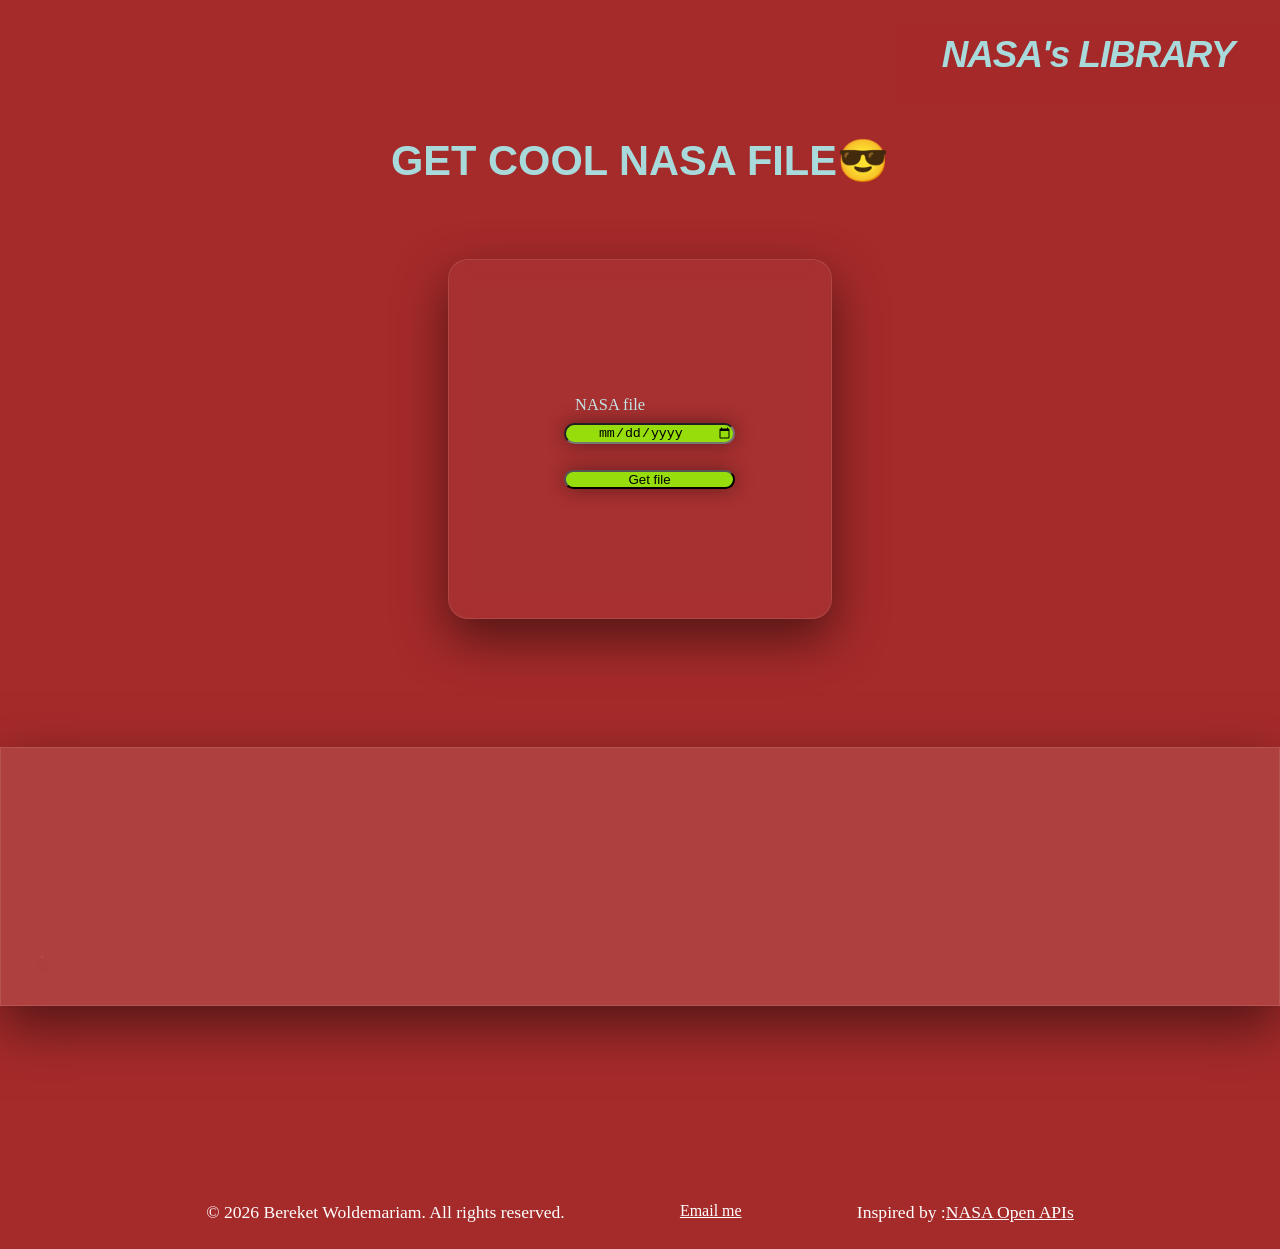
==== index.html @ 7315ea0b "update here" ====
<!DOCTYPE html>
<html lang="en">
<head>
    <meta charset="UTF-8">
    <meta name="viewport" content="width=device-width, initial-scale=1.0">
    <title>Simple NASA Library</title>
    <link rel="stylesheet" href="nasa.css">
</head>
<body>
    <header class="logo">
        <h2 class="welcomeLogo"><strong>NASA</strong>'s LIBRARY</h2>
    </header>
    <div class="container">
        <div class="">
            <h1>GET COOL NASA FILE<span class="emoji">😎</span></h1>
        </div>
        <form action="">
            <label for="find">NASA file</label>
            <input id="find" type="date"><br>
            <button type="button">Get file</button>
        </form>

        <section class="data">
            <div class="img-data">
                <h2 class="title"></h2>
                <img src="" alt="">
                <iframe src= "" frameborder="0"></iframe> 
            </div>
            <div class="para">
               <p></p>
            </div>
           
        </section>
    </div>
    <footer class="foot">
        <p>&copy; 2026 Bereket Woldemariam. All rights reserved.</p>
        <a href="mailto:bereketwoldemariyam13@gmail.com"  style="color: white; font-size: 1rem;margin-bottom: 2%;">Email me</a>
        <p> Inspired by :<a href="https://api.nasa.gov/" style="color: white;" target="_blank">NASA Open APIs</a> </p>
    </footer>
       
    <script type="text/javaScript" src="nasa-api.js"></script>
</body>
</html>
---- nasa.css ----
*{
    margin: 0;
    padding: 0;
    box-sizing: border-box;
}
body{
    background: brown;
    background-image: radial-gradient(circle at 20% 30%, rgba(230, 57, 70, 0.05)),
                      radial-gradient(circle at 80% 70%, rgba(69, 123, 157, 0.1));
    min-height: 100vh;
    line-height: 1.6;   
    scroll-behavior: smooth; 
}  
.logo{
    font-style: italic;
    font-size: 2.2rem;
    display: block;
    margin-top: 2%;
    margin-bottom: 10%;
    width: 30%;
    position: fixed;
    top: 0;
    right: 0; 
    background: rgba(165, 42, 42, 0.558);
    z-index: 5;
}
form{
    display: flex;
    flex-direction: column;
    position: relative;
    justify-content: center;
    left: 35%;
    max-width: 30vw;
    height: 40vh;
    backdrop-filter: blur(10px);
    border-radius: 20px;
    box-shadow: 0 20px 50px rgba(0, 0, 0, 0.5);
    border: 1px solid rgba(255, 255, 255, 0.1);
    background: rgba(255, 255, 255, 0.03);
}
h1{
    margin: 10% auto 5% auto;
    color: #a8dadc;
    font-size: 2.6rem;
}
h1,h2{
    font-family: Arial, Helvetica, sans-serif;
    text-align: center;
}
label{
    color:  #c6e7e8;
    margin: 1% auto 1% 33%;
    transition: all 0.4s ease;
    font-size: 1.03rem;
}
input, button{
    background-color: rgb(151, 221, 11);
    box-shadow: 0 0 20px rgba(0, 0, 0, 0.4);
    border-radius: 20px;
    max-width: 45%;
    padding: auto;
    text-align: center;
    transition: all 0.5s ease;
    margin-left: 30%;
    cursor: pointer;
}

button:hover{
    transform: scale(1.1);
    background-color: wheat;
}
label:hover{
    transform: translateX(5px);
}
.data{
    display: flex;
    flex-direction: row;
    flex-wrap: wrap;
    padding: 40px;
    align-items: center;
    background: rgba(255, 255, 255, 0.1);
    margin-top: 10%;
    box-shadow: 0 20px 50px rgba(0, 0, 0, 0.5);
    gap: 40px;
    justify-content: center;
    border: 1px solid rgba(255, 255, 255, 0.1);
}
.img-data{
    flex: 1;
}
.img-data img{
    width: 100%;
    height: auto;
    border-radius: 12px;
    border: 1px solid rgba(255, 255, 255, 0.1);
    box-shadow: 0 10px 30px rgba(0, 0, 0, 0.8);
    transition: transform 0.3s ease;
    cursor: pointer;
}
.img-data img:hover{
    transform: scale(1.02);
}
.para{
    flex: 1;
    align-items: center;
}
p{
    font-size: 1.1rem;
    color: white;
    margin-bottom: 20px;
}
h2{
    font-size: 2.3rem;
    margin-bottom: 20px;
    color: #a8dadc;
    letter-spacing: -1px;
}
footer{
    display: flex;
    margin-top: 15%;
    justify-content: center;
    gap: 9%;
    font-size: 1.2rem;
}

@media screen and (max-width:800px){
    body{
        font-size: 14px;
        padding: 15px;
    }
    .data{
        flex-direction: column;
        margin: 20px;
        padding: 20px;
        align-items: center;
        text-align: center;
        box-sizing: border-box;
        justify-content: space-between;
        padding: 15px;
        min-height: 100vh;
    }
    h2{
        font-size: 1.7rem;
    }
    h1{
        font-size: 2rem;
    }
    p{
        font-size: 1rem;
    }
    img{
        max-width: 70vw;
        height: auto;
    }
    .logo{
        width: fit-content;
        max-height: 7%;
        font-size: 5px;
        position: relative;
        display: flex;
        justify-content: center;
        align-items: center;
    }
    footer{
        font-size: 0.2rem;
        display:flex;
        flex-direction: column;
        gap: 15px;
        align-items: center;
        line-height: 1.6;
        padding-bottom: 30px;
    }    
} 
@media (min-width: 800px) and (max-width: 1025px) {
    .welcomeLogo{
        font-size: 1.5rem;
        position: relative;
        right: 0;
    }
}
@media screen and (max-width: 1030px){
    form{
        display: flex;
        flex-direction: column;
        align-items: center;
        max-width: 50%;
        position: relative;
        left: 25%;
    }
    input, button{
        margin-left: 1%;
    }
    
}
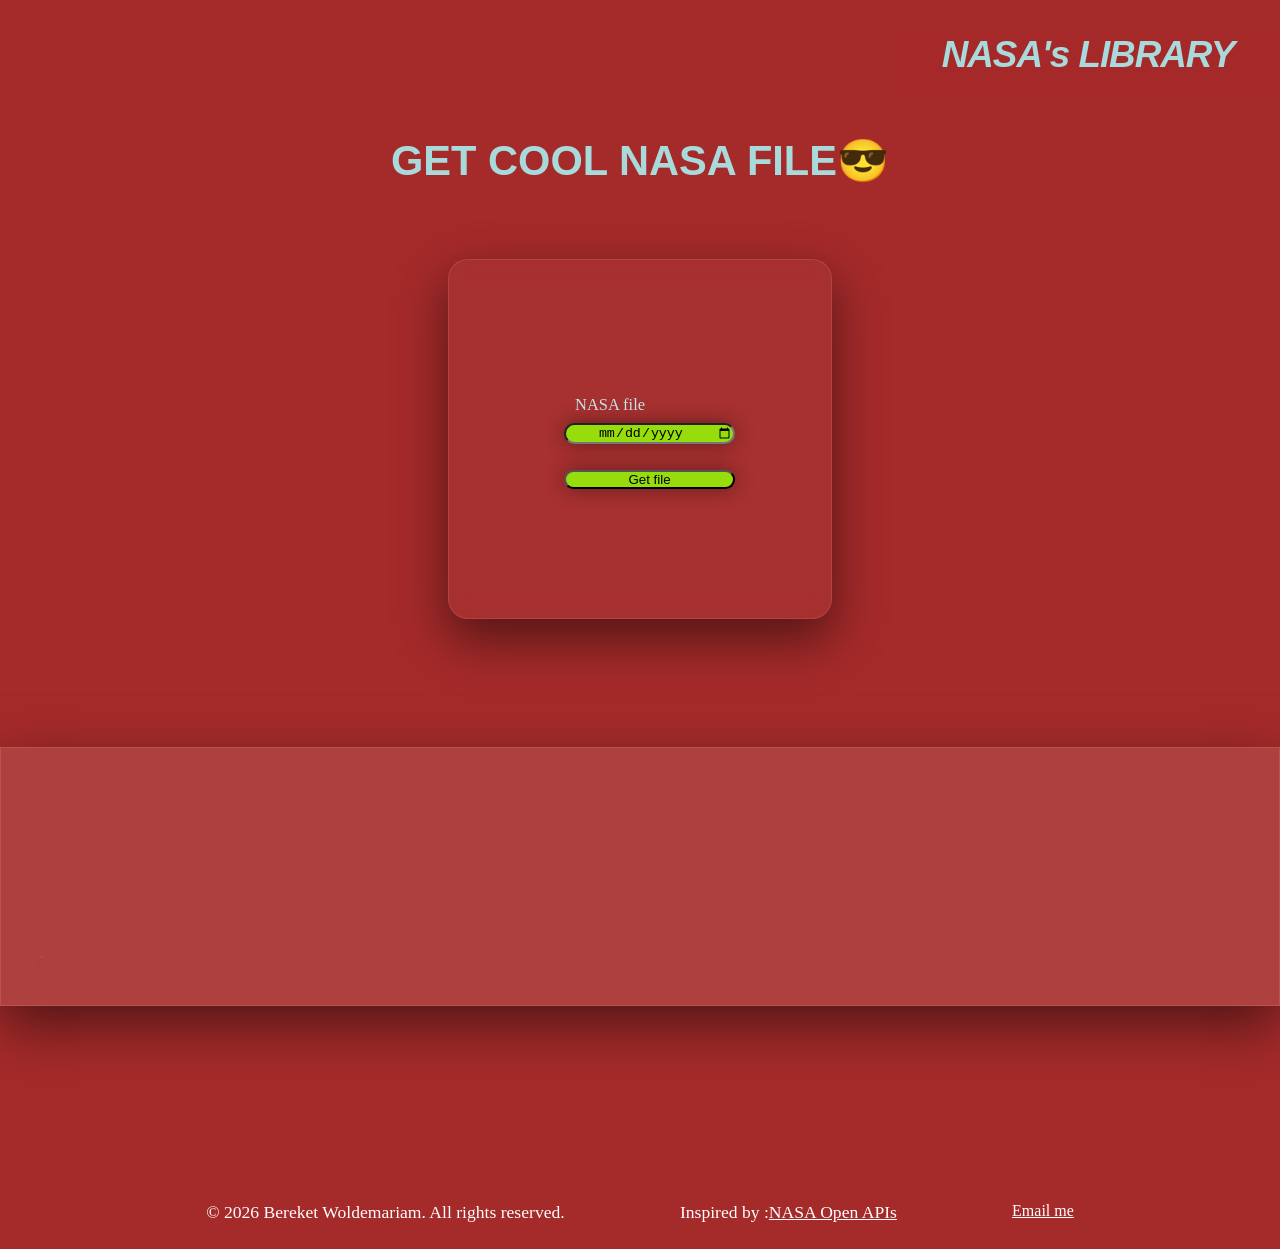
==== commit 3d1bf76d: "update again" ====
--- a/index.html
+++ b/index.html
@@ -12,7 +12,7 @@
         <h2 class="welcomeLogo"><strong>NASA</strong>'s LIBRARY</h2>
     </header>
     <div class="container">
-        <div class="">
+        <div class="cool">
             <h1>GET COOL NASA FILE<span class="emoji">😎</span></h1>
         </div>
         <form action="">
@@ -35,8 +35,8 @@
     </div>
     <footer class="foot">
         <p>&copy; 2026 Bereket Woldemariam. All rights reserved.</p>
+        <p> Inspired by :<a href="https://api.nasa.gov/" style="color: white;" target="_blank">NASA Open APIs</a> </p>
         <a href="mailto:bereketwoldemariyam13@gmail.com"  style="color: white; font-size: 1rem;margin-bottom: 2%;">Email me</a>
-        <p> Inspired by :<a href="https://api.nasa.gov/" style="color: white;" target="_blank">NASA Open APIs</a> </p>
     </footer>
        
     <script type="text/javaScript" src="nasa-api.js"></script>
--- a/nasa.css
+++ b/nasa.css
@@ -134,10 +134,10 @@
         padding: 20px;
         align-items: center;
         text-align: center;
-        box-sizing: border-box;
         justify-content: space-between;
         padding: 15px;
         min-height: 100vh;
+        min-width: 100vw;
     }
     h2{
         font-size: 1.7rem;
@@ -185,10 +185,37 @@
         align-items: center;
         max-width: 50%;
         position: relative;
-        left: 25%;
+        left: 37%;
     }
     input, button{
         margin-left: 1%;
     }
     
 }
+@media (min-width: 300px) and (max-width: 371px ){
+    footer p{
+        font-size: 0.8rem;
+    }
+    footer a{
+        font-size: 0.8rem;
+    }
+    .cool h1{
+        font-size: 1.5rem;
+        position: relative;
+        left: 10%;
+
+    }
+    .logo h2{
+        font-size: 1rem;
+    }
+    form{
+       min-width: 60vw;
+       position: relative;
+       left: 25%;
+    }
+    .data{
+        min-width: 94vw;
+        overflow-x: scroll;
+    }
+}
+
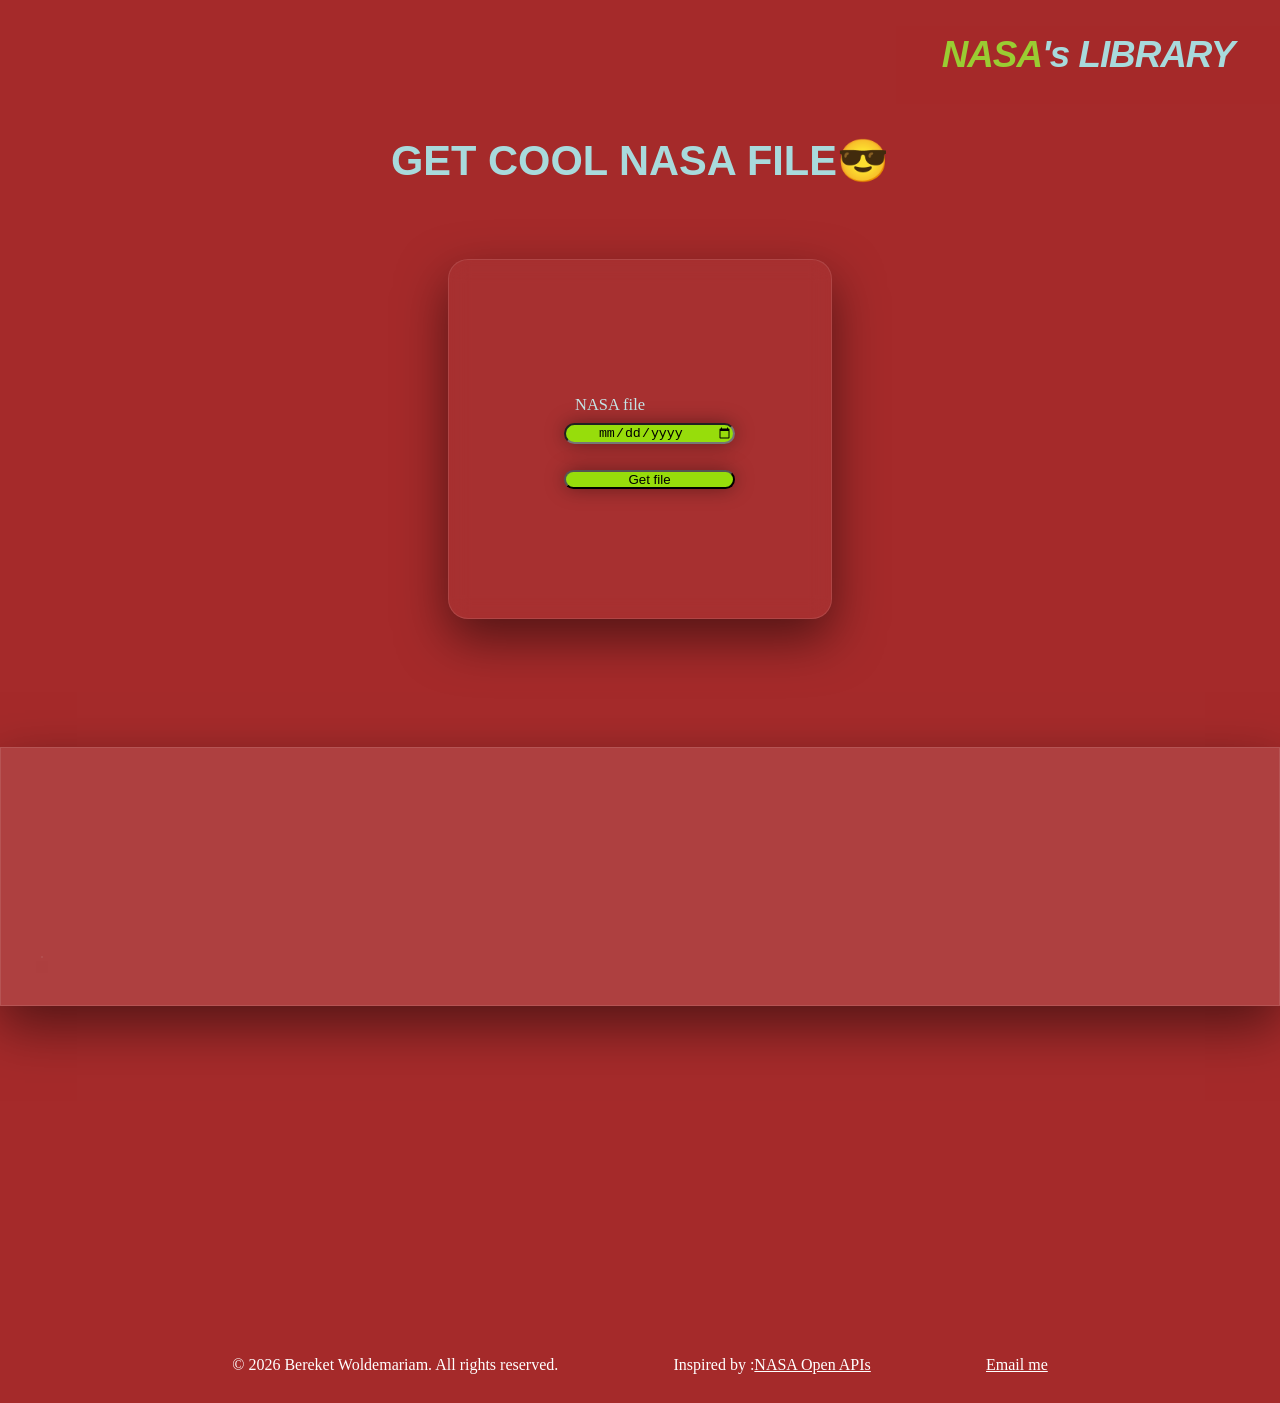
==== commit a8a96566: "update again again ole" ====
--- a/index.html
+++ b/index.html
@@ -9,7 +9,7 @@
 </head>
 <body>
     <header class="logo">
-        <h2 class="welcomeLogo"><strong>NASA</strong>'s LIBRARY</h2>
+        <h2 class="welcomeLogo" style="font-style: italic;"><strong style="color: yellowgreen;">NASA</strong>'s LIBRARY</h2>
     </header>
     <div class="container">
         <div class="cool">
--- a/nasa.css
+++ b/nasa.css
@@ -12,7 +12,6 @@
     scroll-behavior: smooth; 
 }  
 .logo{
-    font-style: italic;
     font-size: 2.2rem;
     display: block;
     margin-top: 2%;
@@ -117,16 +116,46 @@
 }
 footer{
     display: flex;
-    margin-top: 15%;
+    margin-top: 27%;
     justify-content: center;
     gap: 9%;
-    font-size: 1.2rem;
-}
-
+}
+footer p,a{
+     font-size: 1rem;
+}
+@media (min-width: 300px) and (max-width: 371px ){
+    footer{
+        margin-top: 40%;
+    }
+    footer p{
+        font-size: 0.8rem;
+    }
+    footer a{
+        font-size: 0.8rem;
+    }
+    .cool h1{
+        font-size: 1.5rem;
+        position: relative;
+        left: 10%;
+
+    }
+    .logo h2{
+        font-size: 1rem;
+    }
+    form{
+       min-width: 60vw;
+       position: relative;
+       left: 25%;
+    }
+    .data{
+        min-width: 94vw;
+        overflow-x: scroll;
+
+    }
+}
 @media screen and (max-width:800px){
     body{
         font-size: 14px;
-        padding: 15px;
     }
     .data{
         flex-direction: column;
@@ -135,7 +164,6 @@
         align-items: center;
         text-align: center;
         justify-content: space-between;
-        padding: 15px;
         min-height: 100vh;
         min-width: 100vw;
     }
@@ -169,6 +197,7 @@
         align-items: center;
         line-height: 1.6;
         padding-bottom: 30px;
+        margin-top: 40%;
     }    
 } 
 @media (min-width: 800px) and (max-width: 1025px) {
@@ -192,30 +221,5 @@
     }
     
 }
-@media (min-width: 300px) and (max-width: 371px ){
-    footer p{
-        font-size: 0.8rem;
-    }
-    footer a{
-        font-size: 0.8rem;
-    }
-    .cool h1{
-        font-size: 1.5rem;
-        position: relative;
-        left: 10%;
-
-    }
-    .logo h2{
-        font-size: 1rem;
-    }
-    form{
-       min-width: 60vw;
-       position: relative;
-       left: 25%;
-    }
-    .data{
-        min-width: 94vw;
-        overflow-x: scroll;
-    }
-}
-
+
+
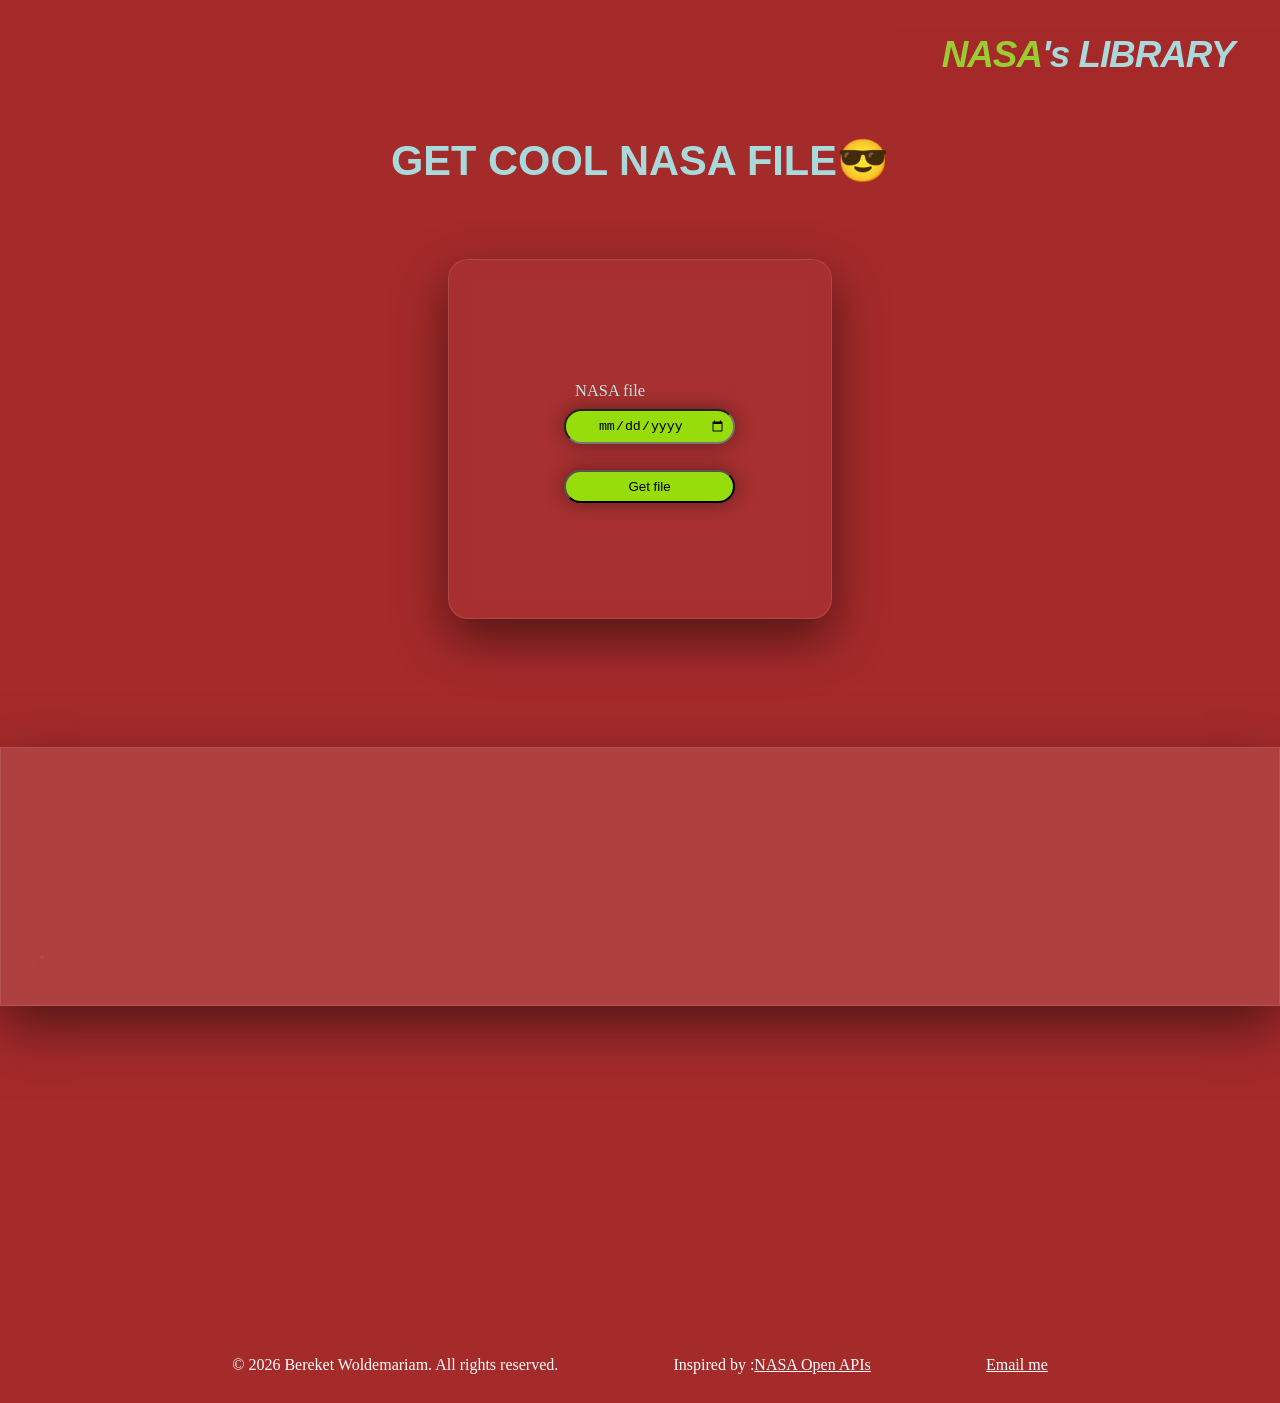
==== commit e95de709: "push new line" ====
--- a/index.html
+++ b/index.html
@@ -5,6 +5,7 @@
     <meta charset="UTF-8">
     <meta name="viewport" content="width=device-width, initial-scale=1.0">
     <title>Simple NASA Library</title>
+    <link rel="stylesheet" href="https://cdnjs.cloudflare.com/ajax/libs/font-awesome/7.0.1/css/all.min.css" integrity="sha512-2SwdPD6INVrV/lHTZbO2nodKhrnDdJK9/kg2XD1r9uGqPo1cUbujc+IYdlYdEErWNu69gVcYgdxlmVmzTWnetw==" crossorigin="anonymous" referrerpolicy="no-referrer" />
     <link rel="stylesheet" href="nasa.css">
 </head>
 <body>
@@ -23,7 +24,7 @@
 
         <section class="data">
             <div class="img-data">
-                <h2 class="title"></h2>
+                <h2 class="title"></h2> <i class="fa-solid fa-microphone"></i>
                 <img src="" alt="">
                 <iframe src= "" frameborder="0"></iframe> 
             </div>
--- a/nasa.css
+++ b/nasa.css
@@ -57,7 +57,7 @@
     box-shadow: 0 0 20px rgba(0, 0, 0, 0.4);
     border-radius: 20px;
     max-width: 45%;
-    padding: auto;
+    padding: 7px;
     text-align: center;
     transition: all 0.5s ease;
     margin-left: 30%;
@@ -123,9 +123,12 @@
 footer p,a{
      font-size: 1rem;
 }
-@media (min-width: 300px) and (max-width: 371px ){
+@media (min-width: 300px) and (max-width: 401px){
+    .logo{
+        margin-top: 10%;
+    }
     footer{
-        margin-top: 40%;
+        margin-top: 50%;
     }
     footer p{
         font-size: 0.8rem;
@@ -136,16 +139,26 @@
     .cool h1{
         font-size: 1.5rem;
         position: relative;
-        left: 10%;
+        left: 8%;
 
     }
     .logo h2{
-        font-size: 1rem;
+        font-size: 1.1rem;
     }
     form{
        min-width: 60vw;
-       position: relative;
-       left: 25%;
+       height: fit-content;
+       padding: 20px 0;
+       margin-left: -8%;
+    }
+    form input,button{
+        padding: 5px;
+    }
+    label{
+        font-size: 1rem;
+    }
+    .title{
+        font-size: 1.2rem;
     }
     .data{
         min-width: 94vw;
@@ -156,10 +169,11 @@
 @media screen and (max-width:800px){
     body{
         font-size: 14px;
+        margin: -18px;
     }
     .data{
         flex-direction: column;
-        margin: 20px;
+        margin: 40px;
         padding: 20px;
         align-items: center;
         text-align: center;
@@ -188,7 +202,9 @@
         display: flex;
         justify-content: center;
         align-items: center;
-    }
+        margin-left: 5%;
+    }
+    
     footer{
         font-size: 0.2rem;
         display:flex;
@@ -197,9 +213,18 @@
         align-items: center;
         line-height: 1.6;
         padding-bottom: 30px;
-        margin-top: 40%;
+        margin: 40% 3% 20% 5%;
+
     }    
 } 
+@media (min-width: 402px) and (max-width:800px){
+    .cool{
+        margin-left: 25%;
+    }
+    .logo{
+        margin-top: 5%;
+    }
+}
 @media (min-width: 800px) and (max-width: 1025px) {
     .welcomeLogo{
         font-size: 1.5rem;
@@ -219,7 +244,16 @@
     input, button{
         margin-left: 1%;
     }
+    label{
+        margin-left: 37%;
+    }
     
 }
-
-
+@media (min-width: 800px) and (max-width:1030px) {
+    .cool{
+        margin-left: 25%;
+    }
+    
+}
+
+
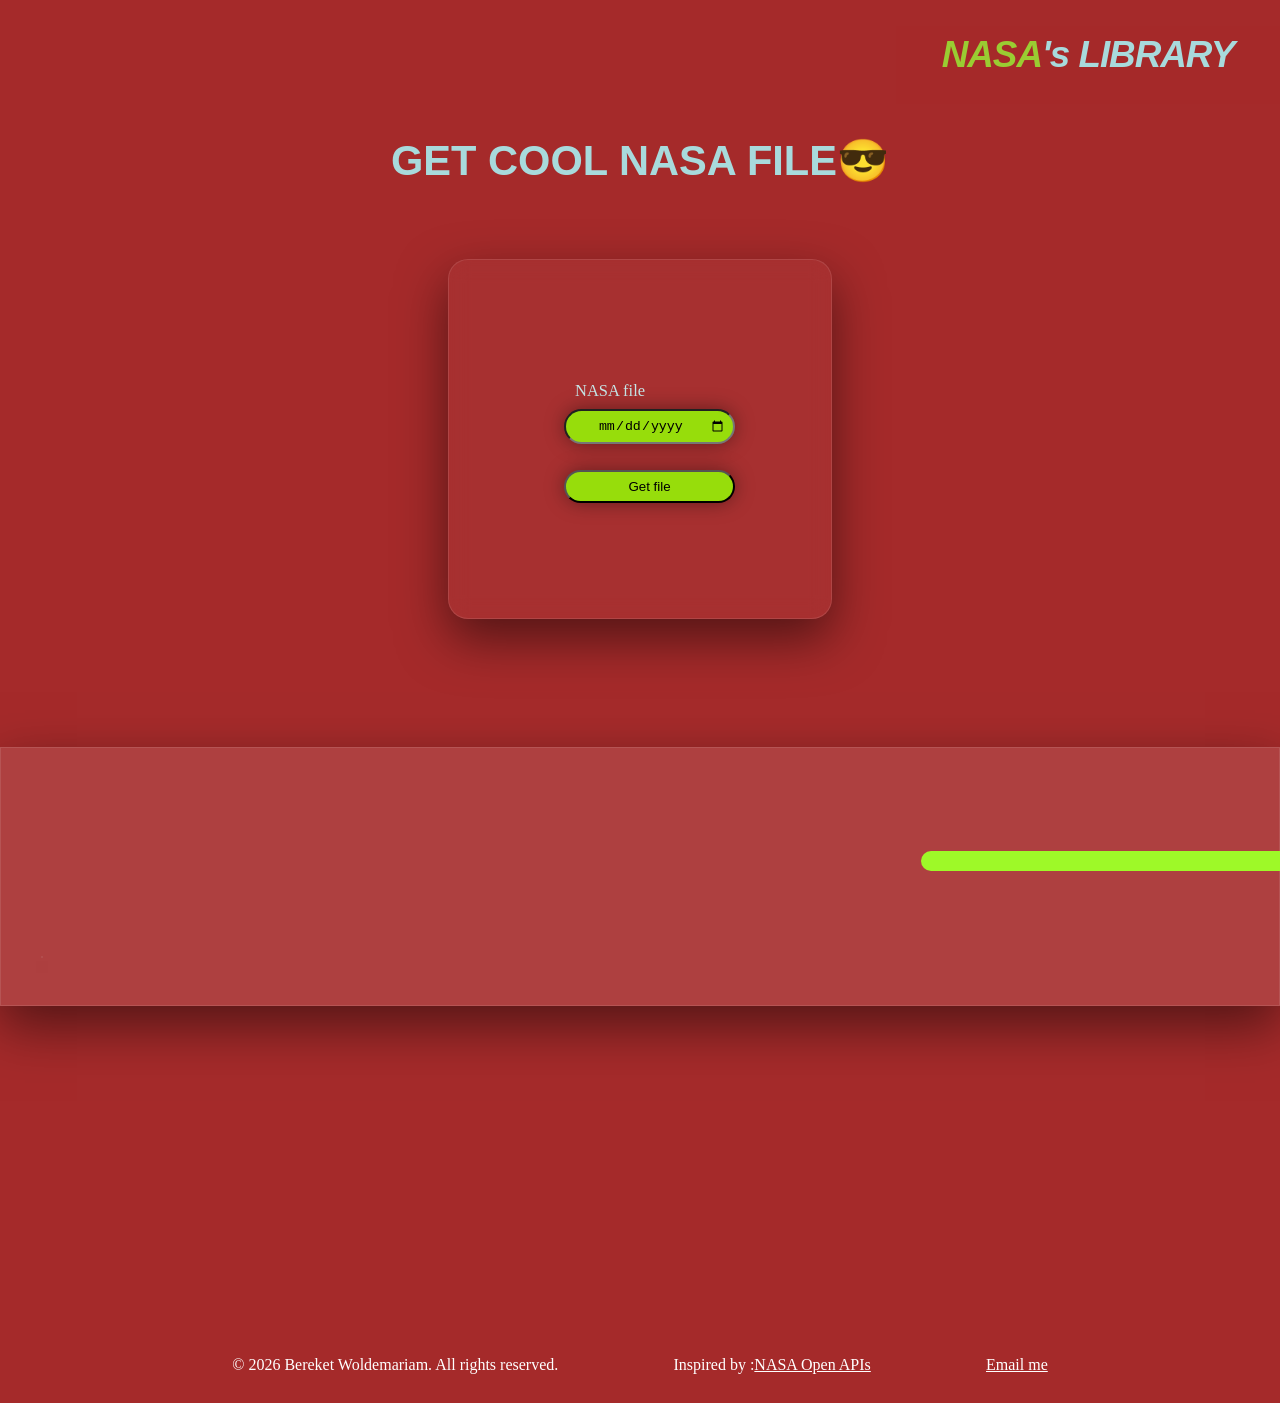
==== commit 2ec5b44b: "last update" ====
--- a/index.html
+++ b/index.html
@@ -24,11 +24,12 @@
 
         <section class="data">
             <div class="img-data">
-                <h2 class="title"></h2> <i class="fa-solid fa-microphone"></i>
+                <h2 class="title"></h2>
                 <img src="" alt="">
                 <iframe src= "" frameborder="0"></iframe> 
             </div>
             <div class="para">
+               <i class="fa-solid fa-microphone" style=""></i>
                <p></p>
             </div>
            
--- a/nasa.css
+++ b/nasa.css
@@ -123,6 +123,25 @@
 footer p,a{
      font-size: 1rem;
 }
+.para i{
+    color: black; 
+    position: relative; 
+    left: 45%;
+    margin-bottom: 30px;
+    border: 2px solid rgba(140, 255, 0, 0.818);
+    border-radius: 40px;
+    padding-inline: 0px 30px;
+    border-width: 10px;
+    text-align: center;
+    display: block;
+    align-items: center;
+    background-color: rgba(255, 255, 255, 0.819);
+    transition: all 0.3s ease; 
+}
+.para i:hover{
+    transform: translateX(3px);
+}
+
 @media (min-width: 300px) and (max-width: 401px){
     .logo{
         margin-top: 10%;
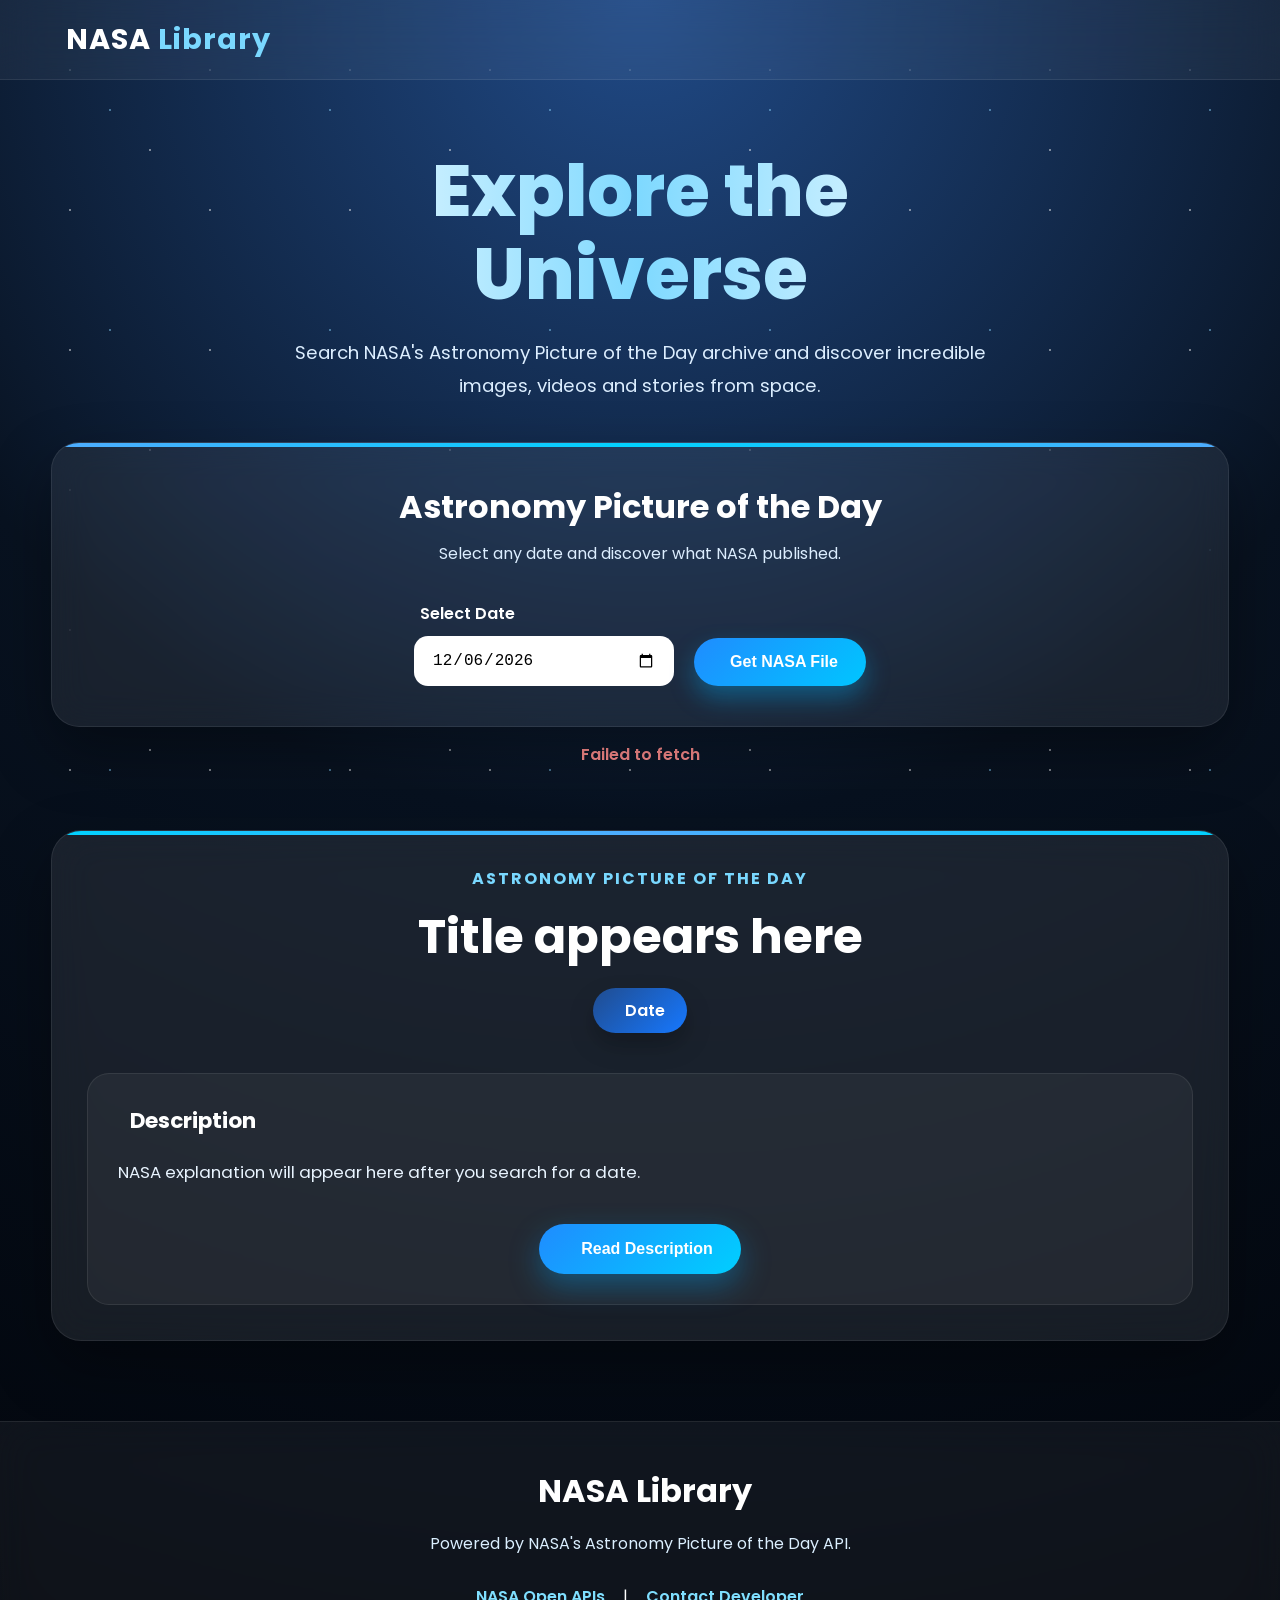
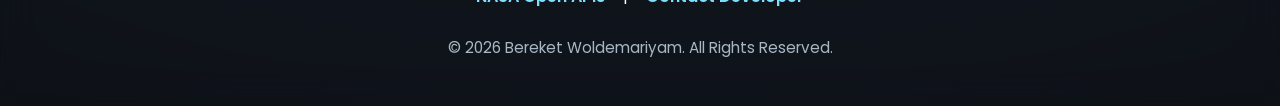
==== commit 733405f0: "final updated for my nasa-library wesite page" ====
--- a/index.html
+++ b/index.html
@@ -1,47 +1,311 @@
-
 <!DOCTYPE html>
 <html lang="en">
 <head>
     <meta charset="UTF-8">
     <meta name="viewport" content="width=device-width, initial-scale=1.0">
-    <title>Simple NASA Library</title>
-    <link rel="stylesheet" href="https://cdnjs.cloudflare.com/ajax/libs/font-awesome/7.0.1/css/all.min.css" integrity="sha512-2SwdPD6INVrV/lHTZbO2nodKhrnDdJK9/kg2XD1r9uGqPo1cUbujc+IYdlYdEErWNu69gVcYgdxlmVmzTWnetw==" crossorigin="anonymous" referrerpolicy="no-referrer" />
-    <link rel="stylesheet" href="nasa.css">
+
+    <title>NASA Library | Explore the Universe</title>
+
+    <!-- Google Font -->
+    <link rel="preconnect" href="https://fonts.googleapis.com">
+
+    <link rel="preconnect"
+          href="https://fonts.gstatic.com"
+          crossorigin>
+
+    <link href="https://fonts.googleapis.com/css2?family=Poppins:wght@300;400;500;600;700;800&display=swap"
+          rel="stylesheet">
+
+    <!-- Font Awesome -->
+
+    <link rel="stylesheet"
+    href="https://cdnjs.cloudflare.com/ajax/libs/font-awesome/7.0.1/css/all.min.css">
+
+    <!-- CSS -->
+
+    <link rel="stylesheet" href="nasa-libarary-web.css">
+
 </head>
+
 <body>
-    <header class="logo">
-        <h2 class="welcomeLogo" style="font-style: italic;"><strong style="color: yellowgreen;">NASA</strong>'s LIBRARY</h2>
-    </header>
-    <div class="container">
-        <div class="cool">
-            <h1>GET COOL NASA FILE<span class="emoji">😎</span></h1>
+
+<!-- ==========================
+        HEADER
+=========================== -->
+
+<header class="header">
+
+    <div class="logo">
+
+        <i class="fa-solid fa-rocket"></i>
+
+        <h2>
+
+            NASA
+            <span>Library</span>
+
+        </h2>
+
+    </div>
+
+</header>
+
+<!-- ==========================
+        HERO
+=========================== -->
+
+<section class="hero">
+
+    <div class="hero-content">
+
+        <h1>
+
+            Explore the Universe
+
+        </h1>
+
+        <p>
+
+            Search NASA's Astronomy Picture of the Day archive and discover
+            incredible images, videos and stories from space.
+
+        </p>
+
+    </div>
+
+</section>
+
+<!-- ==========================
+        SEARCH CARD
+=========================== -->
+
+<section class="search-section">
+
+    <div class="search-card">
+
+        <h2>
+
+            Astronomy Picture of the Day
+
+        </h2>
+
+        <p>
+
+            Select any date and discover what NASA published.
+
+        </p>
+
+        <form id="apodForm">
+
+            <div class="input-group">
+
+                <label for="find">
+
+                    <i class="fa-solid fa-calendar-days"></i>
+
+                    Select Date
+
+                </label>
+
+                <input
+                    id="find"
+                    type="date"
+                    required>
+
+            </div>
+
+            <button
+                id="getData"
+                type="submit">
+
+                <i class="fa-solid fa-rocket"></i>
+
+                Get NASA File
+
+            </button>
+
+        </form>
+
+    </div>
+
+</section>
+
+<!-- ==========================
+        LOADING
+=========================== -->
+
+<div class="loader hidden">
+
+    <div class="spinner"></div>
+
+    <h3>
+
+        Contacting NASA...
+
+    </h3>
+
+</div>
+
+<!-- ==========================
+        MESSAGE
+=========================== -->
+
+<div class="message"></div>
+
+<!-- ==========================
+        RESULT CARD
+=========================== -->
+
+<section class="result-section">
+
+<div class="result-card">
+
+<h2 class="result-heading">
+
+Astronomy Picture of the Day
+
+</h2>
+
+<h1 class="title">
+
+Title appears here
+
+</h1>
+
+<div class="date-badge">
+
+<i class="fa-solid fa-calendar"></i>
+
+<span class="date-output">
+
+Date
+
+</span>
+
+</div>
+
+<div class="media-container">
+
+<img
+class="nasa-image"
+src=""
+alt="NASA Picture"
+loading="lazy">
+
+<iframe
+class="nasa-video"
+src=""
+allowfullscreen>
+
+</iframe>
+
+</div>
+
+<div class="description-card">
+
+<h3>
+
+<i class="fa-solid fa-circle-info"></i>
+
+Description
+
+</h3>
+
+<p class="description">
+
+NASA explanation will appear here after
+you search for a date.
+
+</p>
+
+            <!-- ==========================
+                    SPEECH BUTTON
+            =========================== -->
+
+            <div class="speech-controls">
+
+                <button
+                    class="mic-btn"
+                    id="micButton"
+                    type="button"
+                    title="Read Description">
+
+                    <i class="fa-solid fa-microphone"></i>
+
+                    <span>
+                        Read Description
+                    </span>
+
+                </button>
+
+            </div>
+
         </div>
-        <form action="">
-            <label for="find">NASA file</label>
-            <input id="find" type="date"><br>
-            <button type="button">Get file</button>
-        </form>
-
-        <section class="data">
-            <div class="img-data">
-                <h2 class="title"></h2>
-                <img src="" alt="">
-                <iframe src= "" frameborder="0"></iframe> 
-            </div>
-            <div class="para">
-               <i class="fa-solid fa-microphone" style=""></i>
-               <p></p>
-            </div>
-           
-        </section>
-    </div>
-    <footer class="foot">
-        <p>&copy; 2026 Bereket Woldemariam. All rights reserved.</p>
-        <p> Inspired by :<a href="https://api.nasa.gov/" style="color: white;" target="_blank">NASA Open APIs</a> </p>
-        <a href="mailto:bereketwoldemariyam13@gmail.com"  style="color: white; font-size: 1rem;margin-bottom: 2%;">Email me</a>
-    </footer>
-       
-    <script type="text/javaScript" src="nasa-api.js"></script>
+
+    </div>
+
+</section>
+
+<!-- ==========================
+        FOOTER
+=========================== -->
+
+<footer class="footer">
+
+    <div class="footer-content">
+
+        <h2>
+
+            <i class="fa-solid fa-earth-americas"></i>
+
+            NASA Library
+
+        </h2>
+
+        <p>
+
+            Powered by NASA's Astronomy Picture of the Day API.
+
+        </p>
+
+        <div class="footer-links">
+
+            <a
+            href="https://api.nasa.gov/"
+            target="_blank">
+
+                NASA Open APIs
+
+            </a>
+
+            <span>|</span>
+
+            <a
+            href="mailto:bereketwoldemariyam13@gmail.com">
+
+                Contact Developer
+
+            </a>
+
+        </div>
+
+        <p class="copyright">
+
+            © 2026 Bereket Woldemariyam.
+            All Rights Reserved.
+
+        </p>
+
+    </div>
+
+</footer>
+
+<!-- ==========================
+        JAVASCRIPT
+=========================== -->
+
+<script src="nasa-library-api.js"></script>
+
 </body>
-</html>
-    +
+</html>
--- a/nasa-libarary-web.css
+++ b/nasa-libarary-web.css
@@ -0,0 +1,1270 @@
+/* ==========================================================
+   NASA LIBRARY
+   Modern Glassmorphism UI
+   Part 1
+========================================================== */
+
+/* Google Font */
+@import url('https://fonts.googleapis.com/css2?family=Poppins:wght@300;400;500;600;700;800&display=swap');
+
+/* ===========================
+   RESET
+=========================== */
+
+*{
+    margin:0;
+    padding:0;
+    box-sizing:border-box;
+}
+
+html{
+    scroll-behavior:smooth;
+}
+
+body{
+    font-family:'Poppins',sans-serif;
+    min-height:100vh;
+    overflow-x:hidden;
+    color:#fff;
+
+    background:
+        radial-gradient(circle at top,#204a87 0%,#081220 45%,#02050b 100%);
+
+    position:relative;
+}
+
+/* ===========================
+   ANIMATED STARS
+=========================== */
+
+body::before{
+    content:"";
+    position:fixed;
+    inset:0;
+
+    background-image:
+        radial-gradient(white 1px,transparent 1px),
+        radial-gradient(#8fd8ff 1px,transparent 1px),
+        radial-gradient(white 1px,transparent 1px);
+
+    background-size:
+        140px 140px,
+        220px 220px,
+        300px 300px;
+
+    opacity:.45;
+
+    animation:starsMove 80s linear infinite;
+
+    pointer-events:none;
+}
+
+@keyframes starsMove{
+
+    from{
+
+        transform:translateY(0);
+
+    }
+
+    to{
+
+        transform:translateY(-300px);
+
+    }
+
+}
+
+/* ===========================
+   HEADER
+=========================== */
+
+.header{
+
+    position:sticky;
+    top:0;
+
+    z-index:1000;
+
+    backdrop-filter:blur(18px);
+
+    background:rgba(255,255,255,.05);
+
+    border-bottom:1px solid rgba(255,255,255,.08);
+
+}
+
+.logo{
+
+    width:min(1200px,92%);
+
+    margin:auto;
+
+    padding:18px 0;
+
+    display:flex;
+
+    align-items:center;
+
+    gap:15px;
+
+}
+
+.logo i{
+
+    font-size:2rem;
+
+    color:#7ad8ff;
+
+}
+
+.logo h2{
+
+    font-size:1.8rem;
+
+    letter-spacing:1px;
+
+}
+
+.logo span{
+
+    color:#7ad8ff;
+
+}
+
+/* ===========================
+   HERO
+=========================== */
+
+.hero{
+
+    width:min(1200px,92%);
+
+    margin:70px auto 40px;
+
+    text-align:center;
+
+}
+
+.hero-content{
+
+    max-width:760px;
+
+    margin:auto;
+
+}
+
+.hero h1{
+
+    font-size:clamp(2.6rem,6vw,4.5rem);
+
+    font-weight:800;
+
+    line-height:1.15;
+
+    margin-bottom:20px;
+
+    background:linear-gradient(
+        to right,
+        #ffffff,
+        #7fd9ff,
+        #ffffff
+    );
+
+    -webkit-background-clip:text;
+    color:transparent;
+
+}
+
+.hero p{
+
+    font-size:1.15rem;
+
+    line-height:1.8;
+
+    color:#dceeff;
+
+}
+
+/* ===========================
+   SEARCH SECTION
+=========================== */
+
+.search-section{
+
+    width:min(1200px,92%);
+
+    margin:auto;
+
+}
+
+.search-card{
+
+    background:rgba(255,255,255,.07);
+
+    backdrop-filter:blur(18px);
+
+    border:1px solid rgba(255,255,255,.08);
+
+    border-radius:28px;
+
+    padding:40px;
+
+    box-shadow:
+        0 25px 60px rgba(0,0,0,.35);
+
+}
+
+.search-card h2{
+
+    text-align:center;
+
+    font-size:2rem;
+
+    margin-bottom:10px;
+
+}
+
+.search-card p{
+
+    text-align:center;
+
+    color:#dceeff;
+
+    margin-bottom:35px;
+
+}
+
+/* ===========================
+   FORM
+=========================== */
+
+#apodForm{
+
+    display:flex;
+
+    flex-wrap:wrap;
+
+    justify-content:center;
+
+    gap:20px;
+
+    align-items:end;
+
+}
+
+.input-group{
+
+    display:flex;
+
+    flex-direction:column;
+
+    gap:10px;
+
+}
+
+.input-group label{
+
+    font-weight:600;
+
+    color:#fff;
+
+}
+
+.input-group i{
+
+    color:#7fd9ff;
+
+    margin-right:6px;
+
+}
+
+input[type="date"]{
+
+    width:260px;
+
+    padding:15px 18px;
+
+    border:none;
+
+    outline:none;
+
+    border-radius:14px;
+
+    background:#fff;
+
+    font-size:1rem;
+
+    transition:.3s;
+
+}
+
+input[type="date"]:focus{
+
+    box-shadow:
+        0 0 0 4px rgba(127,217,255,.35);
+
+}
+
+#getData{
+
+    padding:15px 28px;
+
+    border:none;
+
+    border-radius:50px;
+
+    cursor:pointer;
+
+    font-size:1rem;
+
+    font-weight:700;
+
+    color:#fff;
+
+    background:
+        linear-gradient(
+            135deg,
+            #1f8cff,
+            #00c6ff
+        );
+
+    transition:.35s;
+
+    box-shadow:
+        0 12px 25px rgba(0,180,255,.35);
+
+}
+
+#getData:hover{
+
+    transform:
+        translateY(-4px)
+        scale(1.03);
+
+    box-shadow:
+        0 18px 35px rgba(0,180,255,.45);
+
+}
+
+#getData i{
+
+    margin-right:8px;
+
+}
+
+/* ===========================
+   LOADER
+=========================== */
+
+.loader{
+
+    width:min(1200px,92%);
+
+    margin:35px auto;
+
+    text-align:center;
+
+}
+
+.hidden{
+
+    display:none;
+
+}
+
+.spinner{
+
+    width:60px;
+
+    height:60px;
+
+    margin:auto;
+
+    border:6px solid rgba(255,255,255,.2);
+
+    border-top:6px solid #56d2ff;
+
+    border-radius:50%;
+
+    animation:spin 1s linear infinite;
+
+}
+
+@keyframes spin{
+
+    to{
+
+        transform:rotate(360deg);
+
+    }
+
+}
+
+.loader h3{
+
+    margin-top:18px;
+
+    font-weight:500;
+
+    color:#dceeff;
+
+}
+
+/* ===========================
+   MESSAGE
+=========================== */
+
+.message{
+
+    width:min(1200px,92%);
+
+    margin:15px auto;
+
+    text-align:center;
+
+    font-weight:600;
+
+    min-height:28px;
+
+}
+
+.message.success{
+
+    color:#62ffae;
+
+}
+
+.message.error{
+
+    color:#ff8e8e;
+
+}
+
+/* ==========================================================
+   RESULT SECTION
+========================================================== */
+
+.result-section{
+
+    width:min(1200px,92%);
+    margin:60px auto;
+
+}
+
+.result-card{
+
+    background:rgba(255,255,255,.08);
+    backdrop-filter:blur(20px);
+
+    border:1px solid rgba(255,255,255,.08);
+
+    border-radius:30px;
+
+    overflow:hidden;
+
+    padding:35px;
+
+    box-shadow:
+        0 25px 60px rgba(0,0,0,.35);
+
+    animation:fadeUp .8s ease;
+
+}
+
+@keyframes fadeUp{
+
+    from{
+
+        opacity:0;
+        transform:translateY(40px);
+
+    }
+
+    to{
+
+        opacity:1;
+        transform:translateY(0);
+
+    }
+
+}
+
+/* ===========================
+   RESULT TITLE
+=========================== */
+
+.result-heading{
+
+    text-align:center;
+
+    color:#79d8ff;
+
+    font-size:1rem;
+
+    letter-spacing:2px;
+
+    text-transform:uppercase;
+
+    margin-bottom:15px;
+
+}
+
+.title{
+
+    text-align:center;
+
+    font-size:clamp(2rem,5vw,3rem);
+
+    font-weight:700;
+
+    line-height:1.3;
+
+    margin-bottom:20px;
+
+}
+
+/* ===========================
+   DATE BADGE
+=========================== */
+
+.date-badge{
+
+    width:max-content;
+
+    margin:0 auto 35px;
+
+    display:flex;
+
+    align-items:center;
+
+    gap:10px;
+
+    padding:10px 22px;
+
+    border-radius:40px;
+
+    background:
+        linear-gradient(
+            135deg,
+            #204c8f,
+            #1678ff
+        );
+
+    box-shadow:
+        0 12px 25px rgba(0,0,0,.25);
+
+}
+
+.date-badge i{
+
+    color:#7fe0ff;
+
+}
+
+.date-output{
+
+    font-weight:600;
+
+}
+
+/* ===========================
+   MEDIA
+=========================== */
+
+.media-container{
+
+    position:relative;
+
+    margin-bottom:40px;
+
+}
+
+.nasa-image{
+
+    width:100%;
+
+    display:none;
+
+    border-radius:20px;
+
+    object-fit:cover;
+
+    box-shadow:
+        0 18px 45px rgba(0,0,0,.45);
+
+    transition:.5s;
+
+    animation:imageZoom .8s ease;
+
+}
+
+.nasa-image:hover{
+
+    transform:scale(1.02);
+
+}
+
+@keyframes imageZoom{
+
+    from{
+
+        transform:scale(.95);
+
+        opacity:0;
+
+    }
+
+    to{
+
+        transform:scale(1);
+
+        opacity:1;
+
+    }
+
+}
+
+.nasa-video{
+
+    width:100%;
+
+    height:650px;
+
+    display:none;
+
+    border:none;
+
+    border-radius:20px;
+
+    background:#000;
+
+    box-shadow:
+        0 18px 45px rgba(0,0,0,.45);
+
+}
+
+/* ===========================
+   DESCRIPTION CARD
+=========================== */
+
+.description-card{
+
+    background:rgba(255,255,255,.05);
+
+    border:1px solid rgba(255,255,255,.08);
+
+    border-radius:22px;
+
+    padding:30px;
+
+}
+
+.description-card h3{
+
+    display:flex;
+
+    align-items:center;
+
+    gap:12px;
+
+    margin-bottom:20px;
+
+    font-size:1.35rem;
+
+}
+
+.description-card h3 i{
+
+    color:#63d4ff;
+
+}
+
+.description{
+
+    color:#e9f4ff;
+
+    font-size:1.05rem;
+
+    line-height:1.9;
+
+    text-align:justify;
+
+}
+
+/* ===========================
+   SPEECH
+=========================== */
+
+.speech-controls{
+
+    margin-top:35px;
+
+    display:flex;
+
+    justify-content:center;
+
+}
+
+/* ===========================
+   MICROPHONE BUTTON
+=========================== */
+
+.mic-btn{
+
+    display:flex;
+
+    align-items:center;
+
+    gap:14px;
+
+    padding:16px 28px;
+
+    border:none;
+
+    border-radius:60px;
+
+    cursor:pointer;
+
+    color:#fff;
+
+    font-size:1rem;
+
+    font-weight:700;
+
+    background:
+        linear-gradient(
+            135deg,
+            #1f8cff,
+            #00cfff
+        );
+
+    transition:.35s;
+
+    position:relative;
+
+    overflow:hidden;
+
+    box-shadow:
+        0 12px 30px rgba(0,170,255,.35);
+
+}
+
+.mic-btn:hover{
+
+    transform:
+        translateY(-4px)
+        scale(1.03);
+
+}
+
+.mic-btn i{
+
+    font-size:1.3rem;
+
+}
+
+/* ===========================
+   LISTENING STATE
+=========================== */
+
+.mic-btn i.listening{
+    
+    animation:
+        pulseMic 1s infinite,
+        rotateMic 3s linear infinite;
+
+}
+
+.mic-btn .listening::after{
+
+    content:"";
+
+    position:absolute;
+
+    width:14px;
+
+    height:14px;
+
+    border-radius:50%;
+
+    background:#ff4040;
+
+    top:-2px;
+
+    right:-2px;
+
+    animation:blink 1s infinite;
+
+}
+
+@keyframes pulseMic{
+
+    0%{
+
+        transform:scale(1);
+
+    }
+
+    50%{
+
+        transform:scale(1.35);
+
+    }
+
+    100%{
+
+        transform:scale(1);
+
+    }
+
+}
+
+@keyframes rotateMic{
+
+    from{
+
+        rotate:0deg;
+
+    }
+
+    to{
+
+        rotate:360deg;
+
+    }
+
+}
+
+@keyframes blink{
+
+    0%{
+
+        opacity:1;
+
+    }
+
+    50%{
+
+        opacity:.25;
+
+    }
+
+    100%{
+
+        opacity:1;
+
+    }
+
+}
+
+/* ==========================================================
+   FOOTER
+========================================================== */
+
+.footer{
+
+    width:100%;
+
+    margin-top:80px;
+
+    background:rgba(255,255,255,.05);
+
+    backdrop-filter:blur(20px);
+
+    border-top:1px solid rgba(255,255,255,.08);
+
+}
+
+.footer-content{
+
+    width:min(1200px,92%);
+
+    margin:auto;
+
+    padding:45px 0;
+
+    text-align:center;
+
+}
+
+.footer-content h2{
+
+    font-size:2rem;
+
+    margin-bottom:15px;
+
+}
+
+.footer-content h2 i{
+
+    color:#72d6ff;
+
+    margin-right:10px;
+
+}
+
+.footer-content p{
+
+    color:#dbefff;
+
+    line-height:1.8;
+
+}
+
+.footer-links{
+
+    margin:25px 0;
+
+    display:flex;
+
+    justify-content:center;
+
+    align-items:center;
+
+    gap:18px;
+
+    flex-wrap:wrap;
+
+}
+
+.footer-links a{
+
+    color:#7fdfff;
+
+    text-decoration:none;
+
+    font-weight:600;
+
+    transition:.35s;
+
+}
+
+.footer-links a:hover{
+
+    color:#ffffff;
+
+}
+
+.copyright{
+
+    margin-top:20px;
+
+    opacity:.75;
+
+    font-size:.95rem;
+
+}
+
+/* ==========================================================
+   CUSTOM SCROLLBAR
+========================================================== */
+
+::-webkit-scrollbar{
+
+    width:12px;
+
+}
+
+::-webkit-scrollbar-track{
+
+    background:#071220;
+
+}
+
+::-webkit-scrollbar-thumb{
+
+    background:linear-gradient(
+        #2196f3,
+        #00d4ff
+    );
+
+    border-radius:50px;
+
+}
+
+::-webkit-scrollbar-thumb:hover{
+
+    background:linear-gradient(
+        #4cb6ff,
+        #54f1ff
+    );
+
+}
+
+/* ==========================================================
+   FADE EFFECT
+========================================================== */
+
+.result-card,
+.search-card,
+.hero-content{
+
+    animation:fadeIn .9s ease;
+
+}
+
+@keyframes fadeIn{
+
+    from{
+
+        opacity:0;
+
+        transform:translateY(35px);
+
+    }
+
+    to{
+
+        opacity:1;
+
+        transform:translateY(0);
+
+    }
+
+}
+
+/* ==========================================================
+   RESPONSIVE
+========================================================== */
+
+@media(max-width:1000px){
+
+.hero h1{
+
+font-size:3rem;
+
+}
+
+.nasa-video{
+
+height:500px;
+
+}
+
+}
+
+@media(max-width:768px){
+
+.search-card{
+
+padding:25px;
+
+}
+
+#apodForm{
+
+flex-direction:column;
+
+align-items:stretch;
+
+}
+
+.input-group{
+
+width:100%;
+
+}
+
+input[type="date"]{
+
+width:100%;
+
+}
+
+#getData{
+
+width:100%;
+
+justify-content:center;
+
+}
+
+.title{
+
+font-size:2rem;
+
+}
+
+.description{
+
+font-size:1rem;
+
+}
+
+.mic-btn{
+
+width:100%;
+
+justify-content:center;
+
+}
+
+.nasa-video{
+
+height:350px;
+
+}
+
+}
+
+@media(max-width:480px){
+
+.hero{
+
+margin-top:40px;
+
+}
+
+.hero h1{
+
+font-size:2.3rem;
+
+}
+
+.hero p{
+
+font-size:1rem;
+
+}
+
+.logo h2{
+
+font-size:1.5rem;
+
+}
+
+.search-card{
+
+padding:20px;
+
+}
+
+.result-card{
+
+padding:20px;
+
+}
+
+.description-card{
+
+padding:20px;
+
+}
+
+.footer-content{
+
+padding:35px 10px;
+
+}
+
+.footer-content h2{
+
+font-size:1.5rem;
+
+}
+
+.footer-links{
+
+flex-direction:column;
+
+gap:12px;
+
+}
+
+}
+
+/* ==========================================================
+   EXTRA HOVER EFFECTS
+========================================================== */
+
+.result-card:hover{
+
+transform:translateY(-4px);
+
+transition:.4s;
+
+}
+
+.search-card:hover{
+
+transform:translateY(-3px);
+
+transition:.4s;
+
+}
+
+.nasa-image{
+
+cursor:pointer;
+
+}
+
+.nasa-image:hover{
+
+box-shadow:
+0 25px 60px rgba(0,0,0,.55);
+
+}
+
+/* ==========================================================
+   GLOWING BORDER
+========================================================== */
+
+.result-card::before{
+
+content:"";
+
+position:absolute;
+
+top:0;
+
+left:0;
+
+width:100%;
+
+height:4px;
+
+background:linear-gradient(
+90deg,
+#00d2ff,
+#4facfe,
+#00d2ff
+);
+
+}
+
+.search-card::before{
+
+content:"";
+
+position:absolute;
+
+top:0;
+
+left:0;
+
+width:100%;
+
+height:4px;
+
+background:linear-gradient(
+90deg,
+#4facfe,
+#00d2ff,
+#4facfe
+);
+
+}
+
+/* Ensure pseudo-elements position correctly */
+
+/* Ensure pseudo-elements position correctly */
+
+.result-card,
+.search-card{
+
+    position:relative;
+    overflow:hidden;
+
+}
